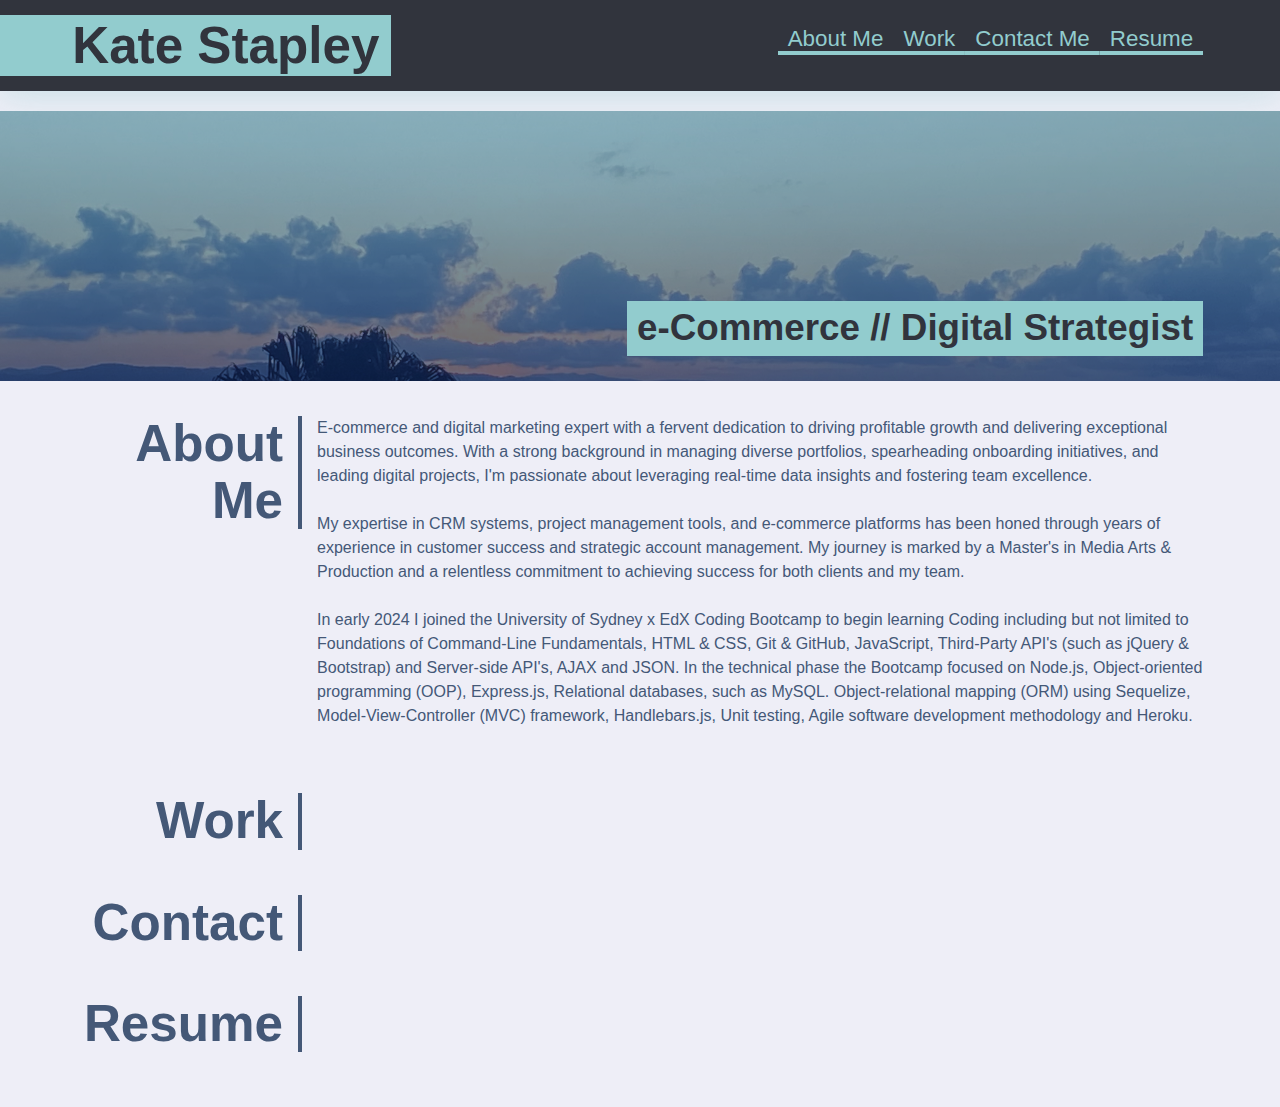
==== index.html @ 9e9591bd "top nav, header and hero image added. About me started." ====
<!DOCTYPE html>
<html lang="en">
<head>
    <meta charset="UTF-8">
    <meta name="viewport" content="width=device-width, initial-scale=1.0">
    <link rel="stylesheet" type="text/css" href="./Assets/style.css">
    <title>Kate Stapley Portfolio</title>
</head>

<body>
<!-- Header Content with nav -->
 <header>
    <h1>Kate Stapley</h1>
    <nav>
        <ul>
            <li> 
                <a href="#about">About Me</a>
            </li>
            <br></br>
            <li>
                 <a href="#work">Work</a>
                </li>
                <br></br>
            <li> 
                <a href="#contact">Contact Me</a>
            </li>
            <br></br>
            <li> 
                <a href="#resume">Resume</a>
            </li>
        </ul>
    </nav>
</header>

<main>
    <!-- Hero Banner with Image & Subtitle. Image is loaded to CSS as background -->
    <div class="hero-banner">
        <h2>e-Commerce // Digital Strategist</h2>
    </div>

    <!-- Section element for "page-wrapper" styling-->
        <!-- Section Elements for About Me, Work, Contact and Resume. ID for anchor tags -->
            <!-- Div elements with class "page-selection" for styling -->
    <section class="page-wrapper">

            <section id="about">
                <div class="page-section">
                    <h2 class="title-container">About Me</h2>
                        <p class="content-container">
                            E-commerce and digital marketing expert with a fervent dedication to driving profitable growth and delivering exceptional business outcomes. 
                            With a strong background in managing diverse portfolios, spearheading onboarding initiatives, and leading digital projects, I'm passionate about leveraging real-time data insights and fostering team excellence.
                        <br>
                        </br>
                            My expertise in CRM systems, project management tools, and e-commerce platforms has been honed through years of experience in customer success and strategic account management. 
                            My journey is marked by a Master's in Media Arts & Production and a relentless commitment to achieving success for both clients and my team. 
                        <br>
                        </br>
                            In early 2024 I joined the University of Sydney x EdX Coding Bootcamp to begin learning Coding including but not limited to Foundations of Command-Line Fundamentals, HTML & CSS, Git & GitHub, JavaScript, Third-Party API's (such as jQuery & Bootstrap) and Server-side API's, AJAX and JSON.
                            In the technical phase the Bootcamp focused on Node.js, Object-oriented programming (OOP), Express.js, Relational databases, such as MySQL. Object-relational mapping (ORM) using Sequelize, Model-View-Controller (MVC) framework, Handlebars.js, Unit testing, Agile software development methodology and Heroku.
                        </p>
                </div>
            </section>

        <section id="work">
            <div class="page-section">
                <h2>Work</h2>

            </div>
        </section>

        <section id="contact">
            <div class="page-section">
                <h2>Contact</h2>

            </div>
        </section>

        <section id="resume">
            <div class="page-section">
                <h2>Resume</h2>

            </div>
        </section>
    </div>
    </section>

</main>

</body>

</html>
---- Assets/style.css ----
* {
  box-sizing: border-box;
}

/* brand color palette updated to personal style */
:root {
  --primary: rgba(68, 88, 119, 1);
  --secondary: rgba(146, 204, 206, 1);
  --tertiary: rgba(49, 52, 61, 1);
  --dark: rgba(28, 29, 33, 1);
  --light: rgba(238, 238, 247, 1);
}

body {
  margin: 0;
  padding: 0;
  font-family: 'Trebuchet MS', 'Lucida Sans Unicode', 'Lucida Grande', 'Lucida Sans', Arial, sans-serif;
  color: var(--primary);
  background-color: var(--light);
  line-height: 1.5;
}

h1,
h2,
h3,
h4,
h5,
h6 {
  margin: 0;
}

p {
  margin: 0;
}

header {
  padding: 15px 6% 15px 0;
  display: flex;
  flex-direction: row;
  justify-content: space-between;
  flex-wrap: wrap;
  align-items: center;
  background-color: var(--tertiary);
  box-shadow: 0 5px 35px rgba(146, 204, 206, 0.4);
}

header h1 {
  color: var(--tertiary);
  background-color: var(--secondary);
  padding: 5px 1% 5px 6%;
  margin: 0;
  font-size: 4vw;
  line-height: 1;
}

nav {
  display: flex;
  flex-direction: row;
  flex-wrap: wrap;
}
/* fixed to ensure items are rows not columns. Was not sitting correctly initially */
nav ul {
  display: flex;
  flex-direction: row;
  padding: 0;
  margin: 0;
}

nav li {
  list-style-type: none; /* Removed bullet points */
}

nav a {
  text-decoration: none;
  padding: 5px 10px;
  color: var(--secondary);
  margin-right: 20px; /* Adjusted margin for more space between items in nav */
  background-image: linear-gradient(270deg, var(--secondary) 0%, var(--secondary) 100%);
  background-repeat: no-repeat;
  background-size: 100% 0.2em;
  background-position: bottom;
  transition: all 0.25s ease-in;
  font-size: 1.4rem;
}

nav a:hover {
  background-size: 100% 100%;
  color: var(--primary);
}

nav a:last-child {
  margin-right: 0;
}

main {
  margin-top: 20px;
  margin-bottom: 45px;
}
/* added own image to banner */
.hero-banner {
  background: rgb(68, 88, 120);
  background-image: url("./Images/IMG_8864.jpeg"), linear-gradient(180deg, var(--secondary) 0%, var(--primary) 100%);
  background-size: cover;
  background-position: center;
  background-blend-mode: soft-light;
  min-height: 30vh;
  color: var(--light);
  padding: 2% 6%;
  display: flex;
  justify-content: flex-end;
  align-items: flex-end;
  text-align: right;
}

.hero-banner div {
  flex: 0 0 90%;
}

.hero-banner h2 {
  background-color: var(--secondary);
  color: var(--tertiary);
  margin: 0;
  padding: 5px 10px;
  font-size: 2.3rem;
  line-height: 1.2;
  display: inline;
}

.page-wrapper {
  max-width: 88%;
  margin-left: auto;
  margin-right: auto;
}

/* switched to wrap and changed to flex start to adjust alignment of paragraph within the divs */
.page-section {
  margin: 25px 0;
  padding: 10px 0;
  display: flex;
  flex-direction: row;
  flex-wrap: nowrap;
  align-items: flex-start;
  justify-content: flex-start;
}

.page-section > h2 {
  flex: 0 0 20%;
  text-align: right;
  padding-right: 15px;
  border-right: 4px solid var(--primary);
  font-size: 4vw;
  line-height: 1.1;
}

.title-container {
  flex: 0 0 20%;
  text-align: right;
  padding-right: 15px;
  border-right: 4px solid var(--primary);
  font-size: 4vw;
  line-height: 1.1;
}

.content-container {
  flex: 1; /* Added for paragraph styling. Allows the content container to take the remaining space */
  padding-left: 15px; /* Added padding to create space between the about border and paragraph text */
}

.page-section > div {
  flex: 0 0 77%;
}

.page-section p {
  margin-bottom: 20px;
}

.flex-container {
  display: flex;
  flex-wrap: wrap;
  justify-content: center;
}

.flex-item {
  border: 5px solid var(--secondary);
  background-color: var(--primary);
  color: var(--tertiary);
  min-height: 150px;
  max-height: 150px;
  flex-basis: calc(50% - 1em);
  display: flex;
  align-items: flex-end;
  padding: 0 0 20px 0;
  margin: 0.5em;
  text-decoration: none;
  background-blend-mode: soft-light;
  background-size: 150%;
  transition: all 0.5s;
  font-size: 0.9rem;
}

/* feature first portfolio item */
.flex-item:first-child {
    min-height: 400px;
    flex-basis: 100%;
}

.flex-item:hover {
  background-color: rgba(0, 0, 0, 0.3);
}

.flex-item div {
  background-color: var(--secondary);
  padding: 8px 10px;
}

.flex-item h3 {
  font-size: 1.6rem;
}

.contact address {
  display: flex;
  flex-wrap: wrap;
  justify-content: space-around;
  align-items: center;
  height: 100%;
}

.contact address a {
  color: var(--tertiary);
  padding: 5px;
  text-decoration: none;
  font-size: 1.3rem;
  font-style: normal;
  background-image: linear-gradient(270deg, var(--primary) 0%, var(--primary) 100%);
  background-repeat: no-repeat;
  background-size: 100% 0.2em;
  background-position: bottom;
  transition: all 0.25s ease-in;
  margin: 0 0.2rem 0.1rem;
  display: inline-block;
}

.contact address a:hover {
  background-size: 100% 88%;
  color: var(--secondary);
}

/* portfolio project images */
/* TODO: Add portfolio project images here*/

/* media queries */

/* TODO: add media query for a max-width of 980px */

/* TODO: add media query for a max-width of 768px */
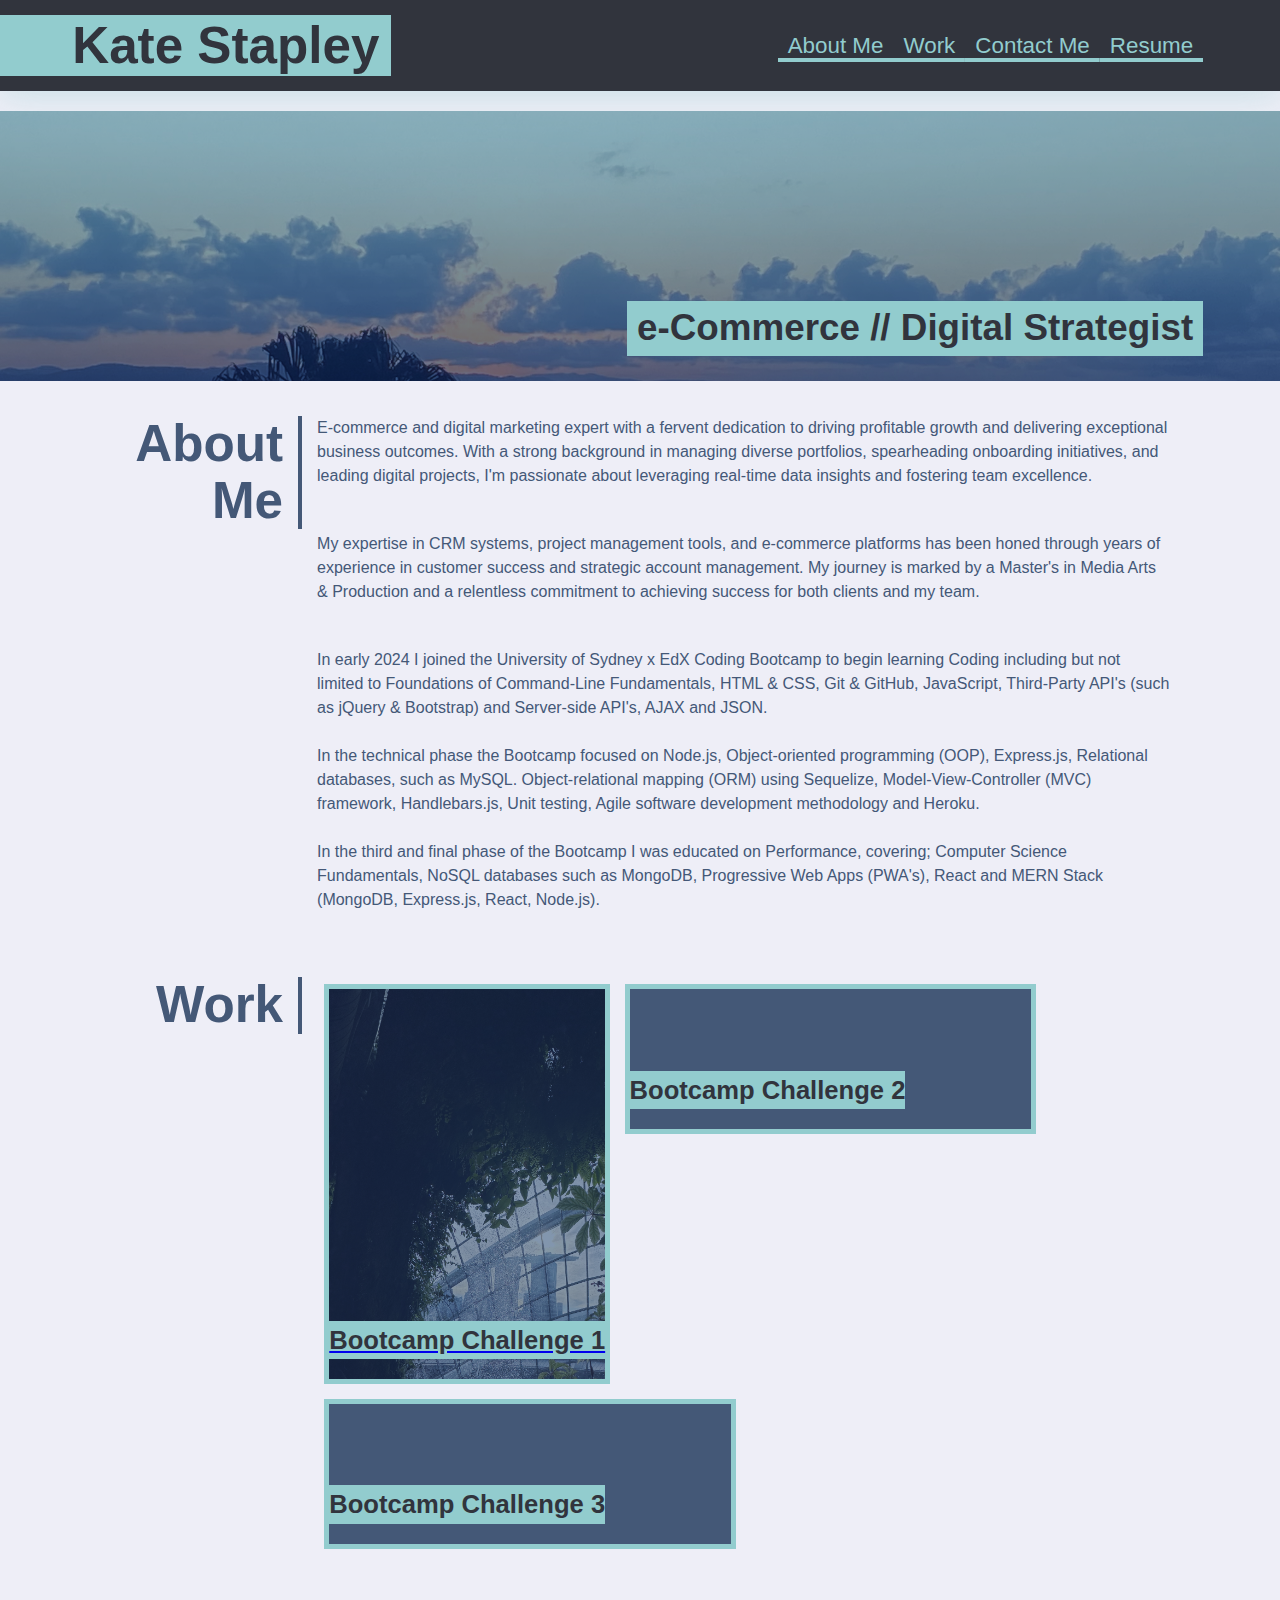
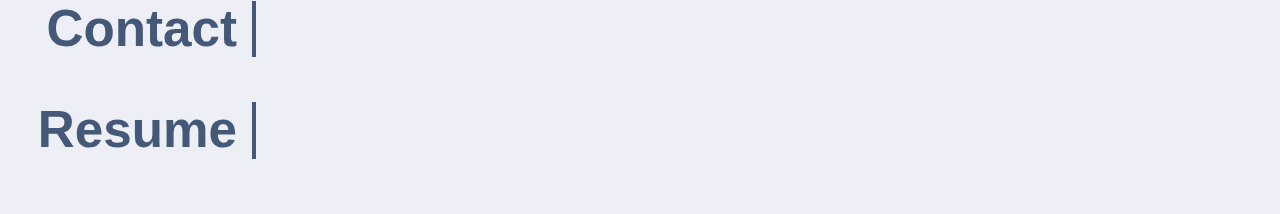
==== commit 21691375: "added placeholder images to work section" ====
--- a/index.html
+++ b/index.html
@@ -16,15 +16,15 @@
             <li> 
                 <a href="#about">About Me</a>
             </li>
-            <br></br>
+            <br>
             <li>
                  <a href="#work">Work</a>
-                </li>
-                <br></br>
+            </li>
+            <br>
             <li> 
                 <a href="#contact">Contact Me</a>
             </li>
-            <br></br>
+            <br>
             <li> 
                 <a href="#resume">Resume</a>
             </li>
@@ -43,49 +43,67 @@
             <!-- Div elements with class "page-selection" for styling -->
     <section class="page-wrapper">
 
-            <section id="about">
-                <div class="page-section">
-                    <h2 class="title-container">About Me</h2>
-                        <p class="content-container">
-                            E-commerce and digital marketing expert with a fervent dedication to driving profitable growth and delivering exceptional business outcomes. 
-                            With a strong background in managing diverse portfolios, spearheading onboarding initiatives, and leading digital projects, I'm passionate about leveraging real-time data insights and fostering team excellence.
-                        <br>
-                        </br>
-                            My expertise in CRM systems, project management tools, and e-commerce platforms has been honed through years of experience in customer success and strategic account management. 
-                            My journey is marked by a Master's in Media Arts & Production and a relentless commitment to achieving success for both clients and my team. 
-                        <br>
-                        </br>
-                            In early 2024 I joined the University of Sydney x EdX Coding Bootcamp to begin learning Coding including but not limited to Foundations of Command-Line Fundamentals, HTML & CSS, Git & GitHub, JavaScript, Third-Party API's (such as jQuery & Bootstrap) and Server-side API's, AJAX and JSON.
-                            In the technical phase the Bootcamp focused on Node.js, Object-oriented programming (OOP), Express.js, Relational databases, such as MySQL. Object-relational mapping (ORM) using Sequelize, Model-View-Controller (MVC) framework, Handlebars.js, Unit testing, Agile software development methodology and Heroku.
-                        </p>
+        <section id="about">
+            <div class="page-section">
+                <h2 class="title-container">About Me</h2>
+                <div class="content-container">
+                    <p>
+                        E-commerce and digital marketing expert with a fervent dedication to driving profitable growth and delivering exceptional business outcomes. 
+                        With a strong background in managing diverse portfolios, spearheading onboarding initiatives, and leading digital projects, I'm passionate about leveraging real-time data insights and fostering team excellence.
+                    </p>
+                    <br>
+                    <p>
+                        My expertise in CRM systems, project management tools, and e-commerce platforms has been honed through years of experience in customer success and strategic account management. 
+                        My journey is marked by a Master's in Media Arts & Production and a relentless commitment to achieving success for both clients and my team. 
+                    </p>
+                    <br>
+                    <p>
+                        In early 2024 I joined the University of Sydney x EdX Coding Bootcamp to begin learning Coding including but not limited to Foundations of Command-Line Fundamentals, HTML & CSS, Git & GitHub, JavaScript, Third-Party API's (such as jQuery & Bootstrap) and Server-side API's, AJAX and JSON.
+                        <br></br>
+                        In the technical phase the Bootcamp focused on Node.js, Object-oriented programming (OOP), Express.js, Relational databases, such as MySQL. Object-relational mapping (ORM) using Sequelize, Model-View-Controller (MVC) framework, Handlebars.js, Unit testing, Agile software development methodology and Heroku.
+                        <br></br>
+                        In the third and final phase of the Bootcamp I was educated on Performance, covering; Computer Science Fundamentals, NoSQL databases such as MongoDB, Progressive Web Apps (PWA's), React and MERN Stack (MongoDB, Express.js, React, Node.js).
+                    </p>
                 </div>
-            </section>
+            </div>
+        </section>
 
-        <section id="work">
-            <div class="page-section">
-                <h2>Work</h2>
+        <section id="work" class="page-section">
+            <h2 class="title-container">Work</h2>
+            <div class="content-container flex-container">
+              <a href="https://katehansta17.github.io/module-one-challenge/" class="flex-item-link" target="_blank">
+                <div class="flex-item" id="bootcamp-challenge-one">
+                  <h3>Bootcamp Challenge 1</h3>
+                </div>
+              </a>
+              <div class="flex-item" id="bootcamp-challenge-two">
+                <h3>Bootcamp Challenge 2</h3>
+              </div>
+              <div class="flex-item" id="bootcamp-challenge-three">
+                <h3>Bootcamp Challenge 3</h3>
+              </div>
+            </div>
+          </section>
+
 
             </div>
         </section>
 
-        <section id="contact">
-            <div class="page-section">
-                <h2>Contact</h2>
-
+        <section id="contact" class="page-section">
+            <h2 class="title-container">Contact</h2>
+            <div class="content-container">
+                <!-- Contact details go here -->
             </div>
         </section>
 
-        <section id="resume">
-            <div class="page-section">
-                <h2>Resume</h2>
-
+        <section id="resume" class="page-section">
+            <h2 class="title-container">Resume</h2>
+            <div class="content-container">
+                <!-- Resume details go here -->
             </div>
         </section>
-    </div>
     </section>
-
 </main>
 
 </body>
-
 </html>--- a/Assets/style.css
+++ b/Assets/style.css
@@ -104,7 +104,7 @@
   background-position: center;
   background-blend-mode: soft-light;
   min-height: 30vh;
-  color: var(--light);
+  color: var (--light);
   padding: 2% 6%;
   display: flex;
   justify-content: flex-end;
@@ -177,7 +177,9 @@
 .flex-container {
   display: flex;
   flex-wrap: wrap;
-  justify-content: center;
+  justify-content: flex-start;
+  align-items: flex-start;
+  padding-left: 15px;
 }
 
 .flex-item {
@@ -198,6 +200,10 @@
   font-size: 0.9rem;
 }
 
+#bootcamp-challenge-one {
+  background-image:url(./Images/IMG_8067.JPG)
+}
+
 /* feature first portfolio item */
 .flex-item:first-child {
     min-height: 400px;
@@ -215,6 +221,7 @@
 
 .flex-item h3 {
   font-size: 1.6rem;
+  background-color: var(--secondary);
 }
 
 .contact address {
@@ -252,4 +259,4 @@
 
 /* TODO: add media query for a max-width of 980px */
 
-/* TODO: add media query for a max-width of 768px */
+/* TODO: add media query for a max-width of 768px */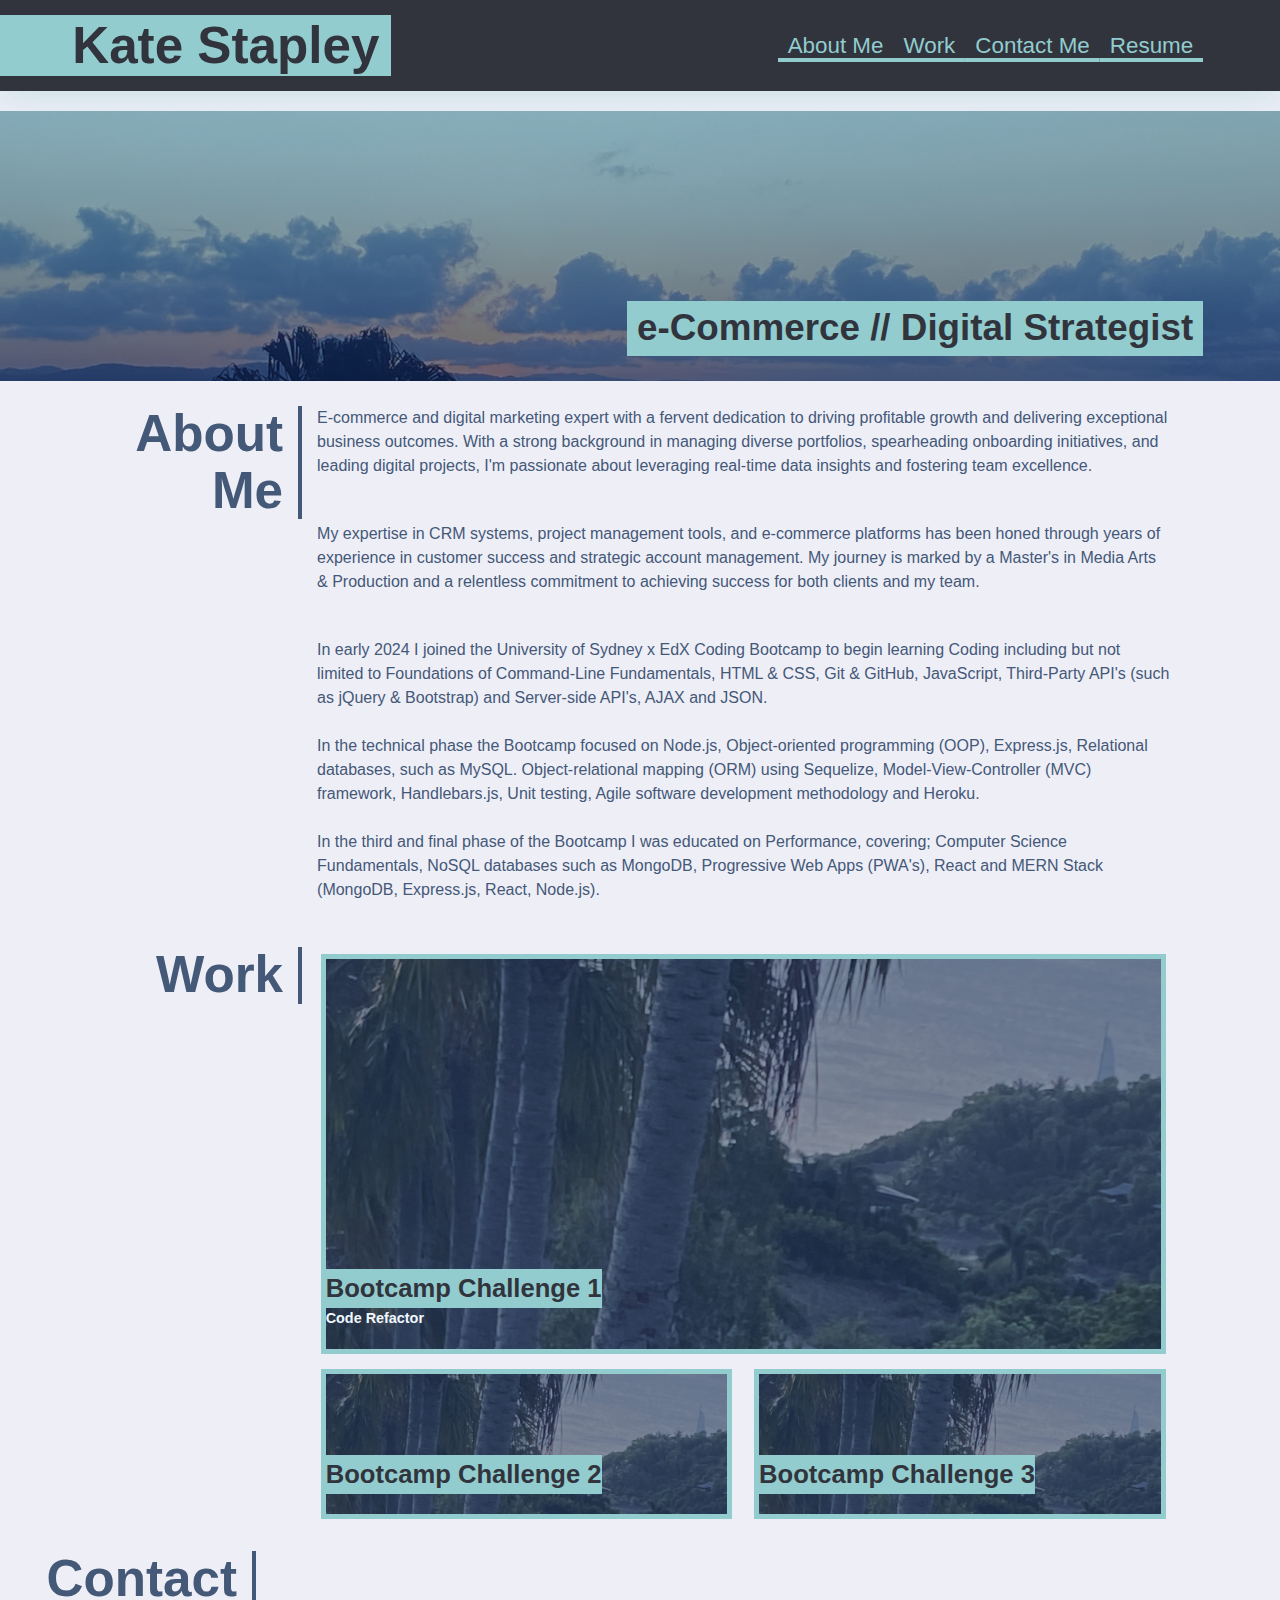
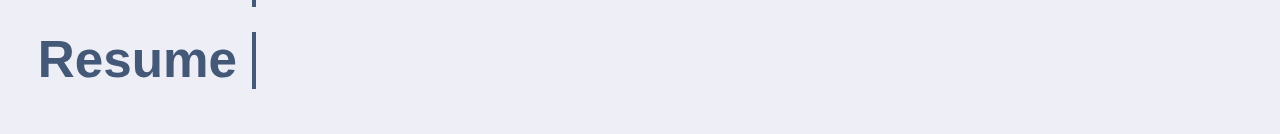
==== commit bf7e9131: "corrected styling of box 1, 2 and 3. Amended a heref tag and styling in line with brief." ====
--- a/index.html
+++ b/index.html
@@ -71,19 +71,20 @@
         <section id="work" class="page-section">
             <h2 class="title-container">Work</h2>
             <div class="content-container flex-container">
-              <a href="https://katehansta17.github.io/module-one-challenge/" class="flex-item-link" target="_blank">
                 <div class="flex-item" id="bootcamp-challenge-one">
-                  <h3>Bootcamp Challenge 1</h3>
+                    <a href="https://katehansta17.github.io/module-one-challenge/" class="flex-item-link" target="_blank">
+                        <h3>Bootcamp Challenge 1</h3>
+                        <h4>Code Refactor</h4>
+                    </a>
                 </div>
-              </a>
-              <div class="flex-item" id="bootcamp-challenge-two">
-                <h3>Bootcamp Challenge 2</h3>
-              </div>
-              <div class="flex-item" id="bootcamp-challenge-three">
-                <h3>Bootcamp Challenge 3</h3>
-              </div>
+                <div class="flex-item" id="bootcamp-challenge-two">
+                    <h3>Bootcamp Challenge 2</h3>
+                </div>
+                <div class="flex-item" id="bootcamp-challenge-three">
+                    <h3>Bootcamp Challenge 3</h3>
+                </div>
             </div>
-          </section>
+        </section>
 
 
             </div>
--- a/Assets/style.css
+++ b/Assets/style.css
@@ -135,7 +135,7 @@
 /* switched to wrap and changed to flex start to adjust alignment of paragraph within the divs */
 .page-section {
   margin: 25px 0;
-  padding: 10px 0;
+  /* padding: 10px 0; */
   display: flex;
   flex-direction: row;
   flex-wrap: nowrap;
@@ -178,7 +178,7 @@
   display: flex;
   flex-wrap: wrap;
   justify-content: flex-start;
-  align-items: flex-start;
+  align-items: flex-end;
   padding-left: 15px;
 }
 
@@ -188,11 +188,11 @@
   color: var(--tertiary);
   min-height: 150px;
   max-height: 150px;
-  flex-basis: calc(50% - 1em);
+  flex-basis: calc(50% - 1em); /* Adjusted to make half the width with space between them */
   display: flex;
   align-items: flex-end;
   padding: 0 0 20px 0;
-  margin: 0.5em;
+  margin: 0.5em 0.25em; /* Adjusted margin to create space between them */
   text-decoration: none;
   background-blend-mode: soft-light;
   background-size: 150%;
@@ -200,14 +200,14 @@
   font-size: 0.9rem;
 }
 
-#bootcamp-challenge-one {
-  background-image:url(./Images/IMG_8067.JPG)
-}
-
-/* feature first portfolio item */
+.flex-item-link {
+  text-decoration: none; /* Remove underline */
+  color: inherit; /* Inherit text color from parent */
+}
+
 .flex-item:first-child {
-    min-height: 400px;
-    flex-basis: 100%;
+  min-height: 400px;
+  flex-basis: 100%; /* Make Bootcamp Challenge 1 occupy full width */
 }
 
 .flex-item:hover {
@@ -222,6 +222,30 @@
 .flex-item h3 {
   font-size: 1.6rem;
   background-color: var(--secondary);
+}
+
+.flex-container {
+  display: flex;
+  flex-wrap: wrap;
+  justify-content: space-between; /* Adjusted to create space between items */
+  padding-left: 15px;
+}
+
+#bootcamp-challenge-one {
+  background-image: url(./Images/IMG_8859.jpeg);
+}
+
+#bootcamp-challenge-one h4 {
+  font-weight: 800;
+  color: aliceblue;
+}
+
+#bootcamp-challenge-two {
+  background-image: url(./Images/IMG_8859.jpeg);
+}
+
+#bootcamp-challenge-three {
+  background-image: url(./Images/IMG_8859.jpeg);
 }
 
 .contact address {
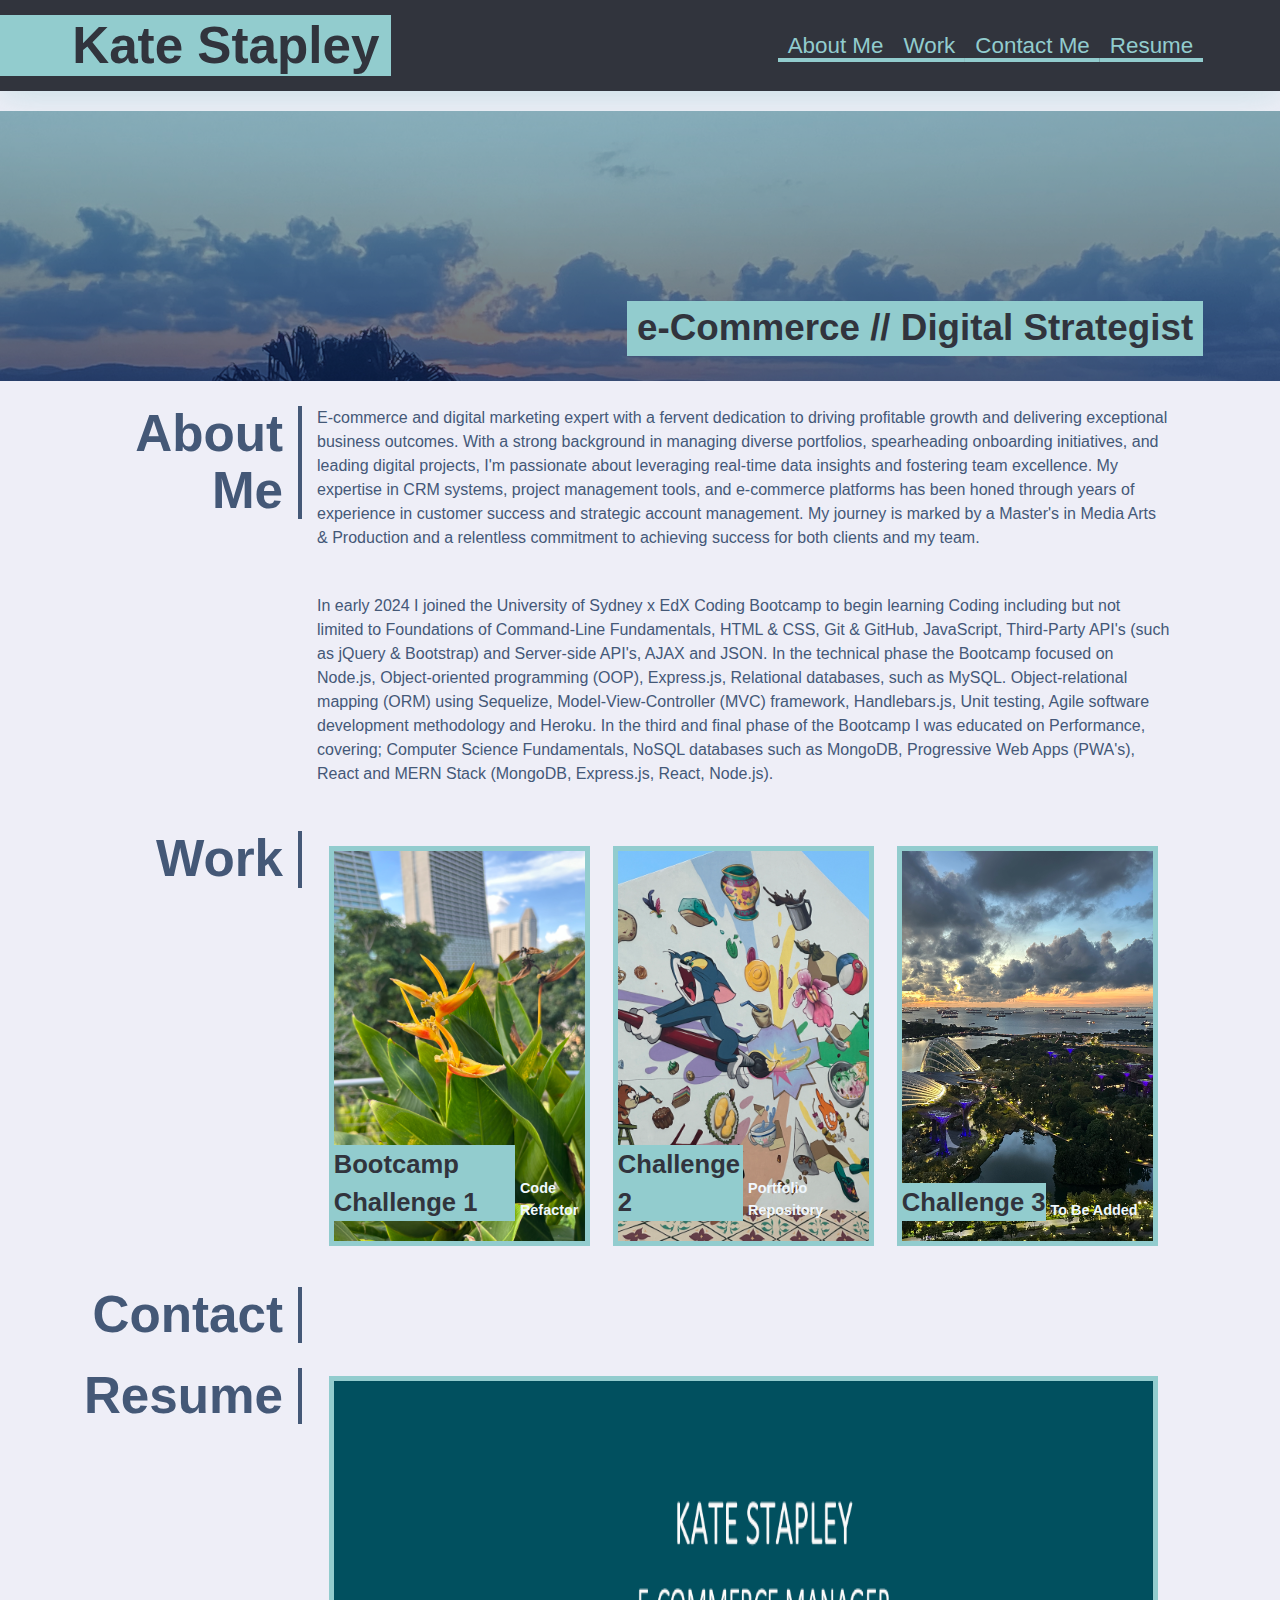
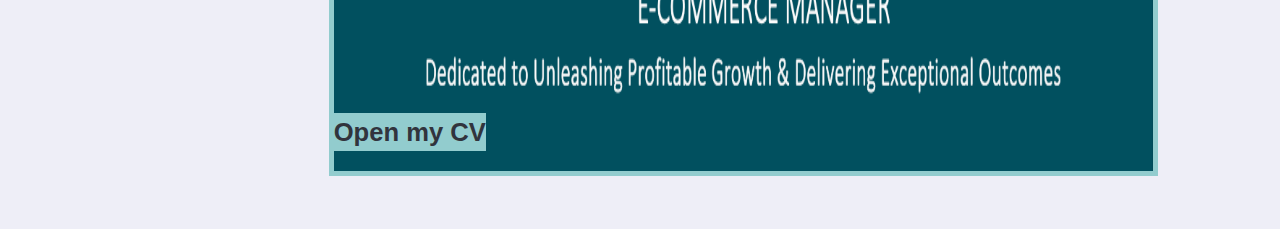
==== commit 9f394b9d: "added resume and adjusted work section. Still have bugs in media queries to be fixed." ====
--- a/index.html
+++ b/index.html
@@ -50,18 +50,15 @@
                     <p>
                         E-commerce and digital marketing expert with a fervent dedication to driving profitable growth and delivering exceptional business outcomes. 
                         With a strong background in managing diverse portfolios, spearheading onboarding initiatives, and leading digital projects, I'm passionate about leveraging real-time data insights and fostering team excellence.
-                    </p>
-                    <br>
-                    <p>
                         My expertise in CRM systems, project management tools, and e-commerce platforms has been honed through years of experience in customer success and strategic account management. 
                         My journey is marked by a Master's in Media Arts & Production and a relentless commitment to achieving success for both clients and my team. 
                     </p>
                     <br>
                     <p>
                         In early 2024 I joined the University of Sydney x EdX Coding Bootcamp to begin learning Coding including but not limited to Foundations of Command-Line Fundamentals, HTML & CSS, Git & GitHub, JavaScript, Third-Party API's (such as jQuery & Bootstrap) and Server-side API's, AJAX and JSON.
-                        <br></br>
+                        
                         In the technical phase the Bootcamp focused on Node.js, Object-oriented programming (OOP), Express.js, Relational databases, such as MySQL. Object-relational mapping (ORM) using Sequelize, Model-View-Controller (MVC) framework, Handlebars.js, Unit testing, Agile software development methodology and Heroku.
-                        <br></br>
+                        
                         In the third and final phase of the Bootcamp I was educated on Performance, covering; Computer Science Fundamentals, NoSQL databases such as MongoDB, Progressive Web Apps (PWA's), React and MERN Stack (MongoDB, Express.js, React, Node.js).
                     </p>
                 </div>
@@ -70,24 +67,38 @@
 
         <section id="work" class="page-section">
             <h2 class="title-container">Work</h2>
-            <div class="content-container flex-container">
-                <div class="flex-item" id="bootcamp-challenge-one">
-                    <a href="https://katehansta17.github.io/module-one-challenge/" class="flex-item-link" target="_blank">
-                        <h3>Bootcamp Challenge 1</h3>
-                        <h4>Code Refactor</h4>
+                <div class="content-container flex-container">
+
+                    <section class="card">
+                        <a href="https://katehansta17.github.io/module-one-challenge/" class="flex-item-link" target="_blank">
+                            <div class="flex-item" id="bootcamp-challenge-one">
+                                <h3>Bootcamp Challenge 1</h3>
+                                <h4>Code Refactor</h4>
+                                <img src="./Assets/Images/IMG_7974.JPG" alt="personal image of Kates">
+                            </div>
+                        </a>
+                    </section>
+
+                    <section class="card">
+                        <a href="https://github.com/KateHanSta17/challenge-2-project" class="flex-item-link" target="_blank">
+                            <div class="flex-item" id="bootcamp-challenge-two">
+                                <h3>Challenge 2</h3>
+                                <h4>Portfolio Repository</h4>
+                                <img src="./Assets/Images/IMG_8529.JPG" alt="personal image of Kates">
+                        </div>
                     </a>
+                    </section>
+
+                    <section class="card">
+                        <a href="https://github.com/KateHanSta17/challenge-2-project" class="flex-item-link" target="_blank">
+                            <div class="flex-item" id="bootcamp-challenge-three">
+                                <h3>Challenge 3</h3>
+                                <h4>To Be Added</h4>
+                                <img src="./Assets/Images/IMG_8231.JPG" alt="personal image of Kates">
+                            </div>
+                        </a>
+                    </section>
                 </div>
-                <div class="flex-item" id="bootcamp-challenge-two">
-                    <h3>Bootcamp Challenge 2</h3>
-                </div>
-                <div class="flex-item" id="bootcamp-challenge-three">
-                    <h3>Bootcamp Challenge 3</h3>
-                </div>
-            </div>
-        </section>
-
-
-            </div>
         </section>
 
         <section id="contact" class="page-section">
@@ -100,7 +111,14 @@
         <section id="resume" class="page-section">
             <h2 class="title-container">Resume</h2>
             <div class="content-container">
-                <!-- Resume details go here -->
+                <section class="card">
+                    <a href="./Assets/Images/KATE STAPLEY RESUME 3.5.23.pdf" class="flex-item-link" target="_blank">
+                        <div class="flex-item" id="resume">
+                            <h3>Open my CV</h3>
+                            <img src="./Assets/Images/Screenshot 2024-06-11 at 3.40.27 PM.png" alt="Kates Resume Header">
+                        </div>
+                    </a>
+                </section>
             </div>
         </section>
     </section>
--- a/Assets/style.css
+++ b/Assets/style.css
@@ -200,6 +200,25 @@
   font-size: 0.9rem;
 }
 
+.flex-item {
+  position: relative; /* Position the container relative to its normal position */
+}
+
+.flex-item img {
+  position: absolute; /* Position the image absolutely within the container */
+  top: 0; /* Position at the top of the container */
+  left: 0; /* Position at the left of the container */
+  width: 100%; /* Take the full width of the container */
+  height: 100%; /* Take the full height of the container */
+  object-fit: cover; /* Maintain aspect ratio while covering the container */
+}
+
+.flex-item h3,
+.flex-item h4 {
+  position: relative; /* Ensure headings are positioned relative to their container */
+  z-index: 1; /* Ensure headings are above the image */
+}
+
 .flex-item-link {
   text-decoration: none; /* Remove underline */
   color: inherit; /* Inherit text color from parent */
@@ -224,28 +243,50 @@
   background-color: var(--secondary);
 }
 
-.flex-container {
-  display: flex;
-  flex-wrap: wrap;
-  justify-content: space-between; /* Adjusted to create space between items */
-  padding-left: 15px;
-}
-
-#bootcamp-challenge-one {
-  background-image: url(./Images/IMG_8859.jpeg);
-}
-
 #bootcamp-challenge-one h4 {
   font-weight: 800;
   color: aliceblue;
+  padding-left: 5px;
+}
+
+.flex-container {
+  display: flex;
+  flex-wrap: wrap;
+  justify-content: center; /* Center items horizontally */
+  padding-left: 15px;
+}
+
+.card {
+  flex-basis: calc(33.33% - 1em); /* Adjusted to make one-third of the width with space between them */
+  margin: 0.5em; /* Adjusted margin to create space between them */
+}
+
+.card img {
+  width: 100%; /* Set the width of the image to 100% of its container */
+  height: 100%; /* Set the height of the image to 100% of its container */
+  object-fit: cover; /* Maintain aspect ratio while covering the container */
 }
 
 #bootcamp-challenge-two {
   background-image: url(./Images/IMG_8859.jpeg);
 }
 
+#bootcamp-challenge-two h4 {
+  font-weight: 800;
+  color: aliceblue;
+  padding-left: 5px;
+}
+
 #bootcamp-challenge-three {
   background-image: url(./Images/IMG_8859.jpeg);
+  background-size:cover
+}
+
+#bootcamp-challenge-three h4 {
+  font-weight: 800;
+  color: aliceblue;
+  padding-left: 5px;
+  align-self: flex-end;
 }
 
 .contact address {
@@ -276,11 +317,58 @@
   color: var(--secondary);
 }
 
-/* portfolio project images */
-/* TODO: Add portfolio project images here*/
+#resume {
+  position: relative; /* Position the container relative to its normal position */
+}
+
+#resume img {
+  position: absolute; /* Position the image absolutely within the container */
+  top: 0; /* Position at the top of the container */
+  left: 0; /* Position at the left of the container */
+  width: 100%; /* Take the full width of the container */
+  height: 100%; /* Take the full height of the container */
+  object-fit:inherit /* Maintain aspect ratio while covering the container */
+}
+
+#resume h3 {
+  position: relative; /* Ensure headings are positioned relative to their container */
+  z-index: 1; /* Ensure headings are above the image */
+}
+
+#resume-link {
+  text-decoration: none; /* Remove underline */
+  color: inherit; /* Inherit text color from parent */
+}
 
 /* media queries */
 
-/* TODO: add media query for a max-width of 980px */
-
-/* TODO: add media query for a max-width of 768px */+/* media query for a max-width of 980px */
+  @media screen and (max-width: 980px) {
+      /* Adjust header layout for smaller screens */
+   header {
+    flex-direction: column; /* Change flex direction to column for smaller screens */
+    align-items: center; /* Center align items when screen size is reduced */
+   }
+  h1 {
+    margin-bottom: 20px; /* Add spacing between h1 and nav to avoid crowding */
+      }
+  nav {
+    margin-top: 20px; /* Add spacing between h1 and nav to avoid crowding*/
+      }
+  nav ul {
+    margin: 0;
+    padding: 0;
+    display: flex;
+    flex-direction: column; /* Stack nav items into a column when screen size is reduced */
+    align-items: center; /* Center align nav items when screen size is reduced and nav items are stacked into a column*/
+      }
+  nav li {
+    margin-bottom: 8px; /* Add spacing between nav items to avoid crowding on smaller screens */
+      }
+}
+
+/* media query for a max-width of 768px */
+@media screen and (max-width: 768px) {
+
+
+}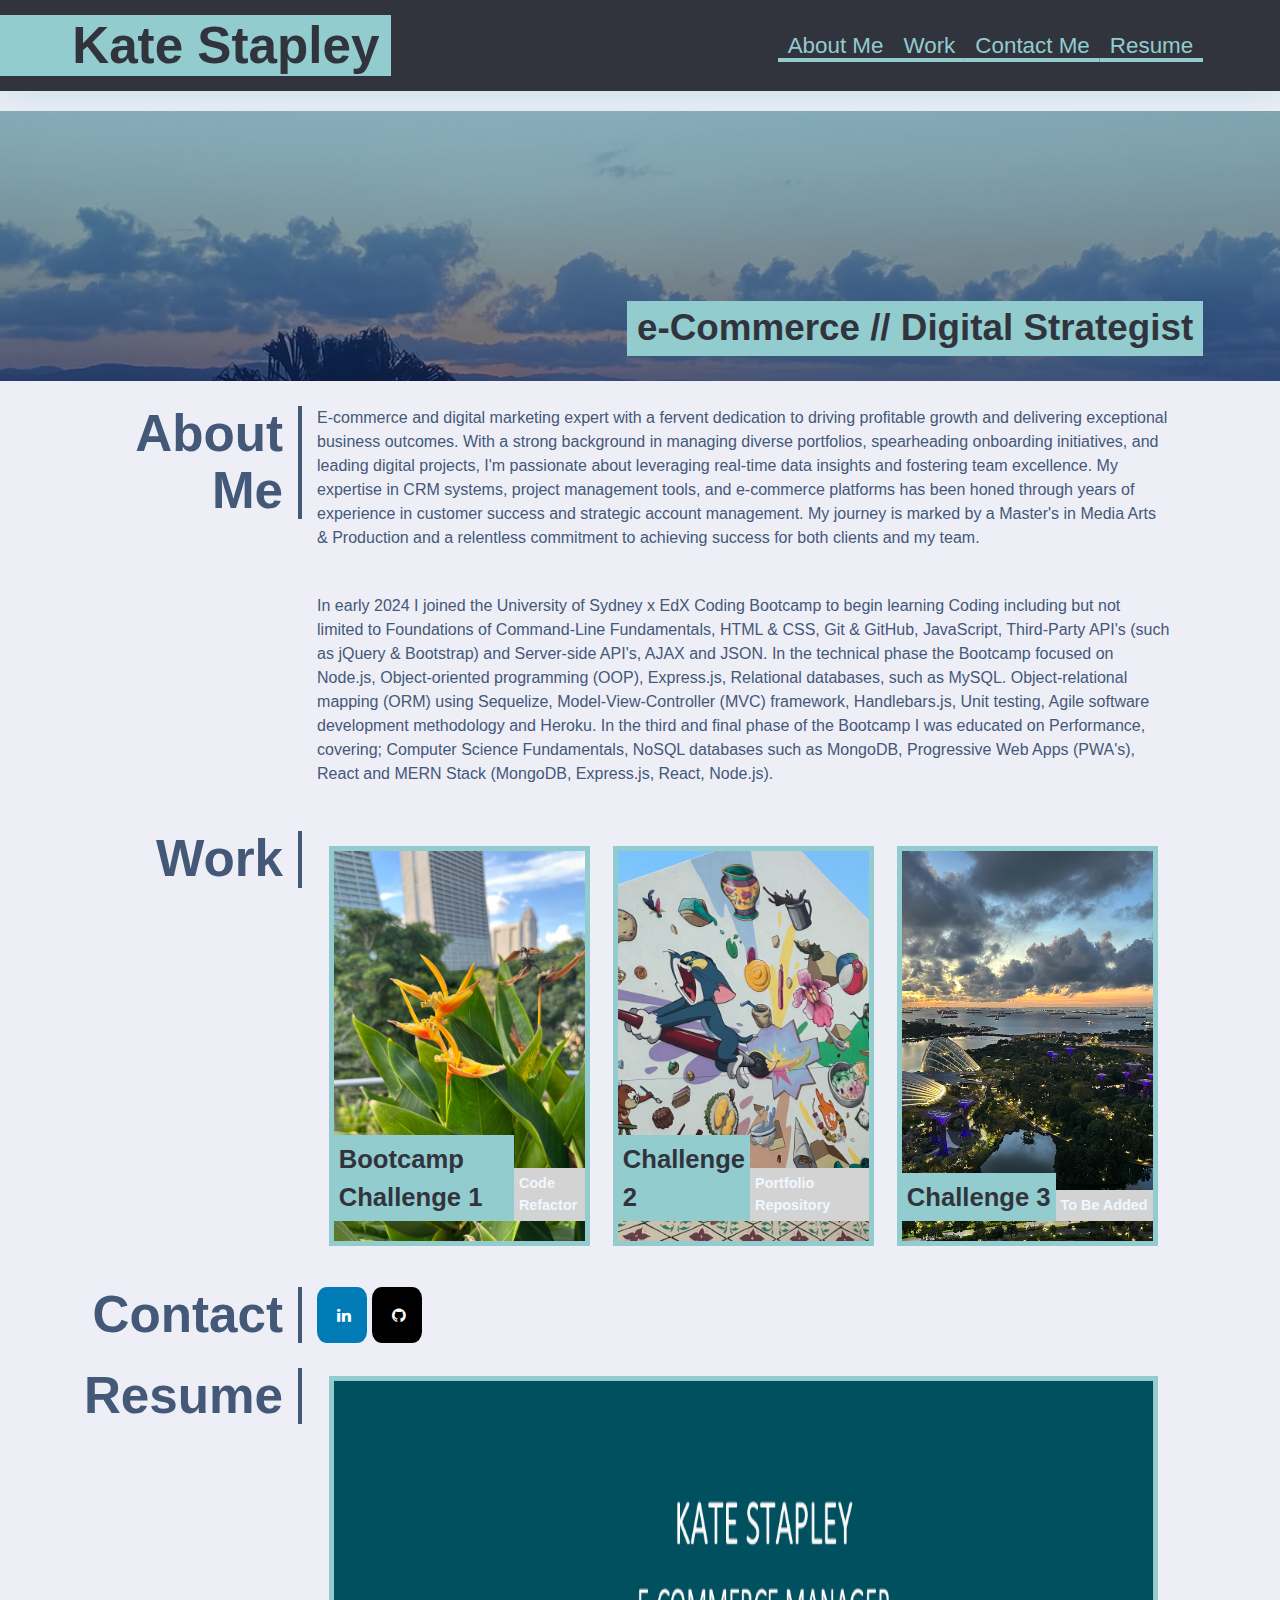
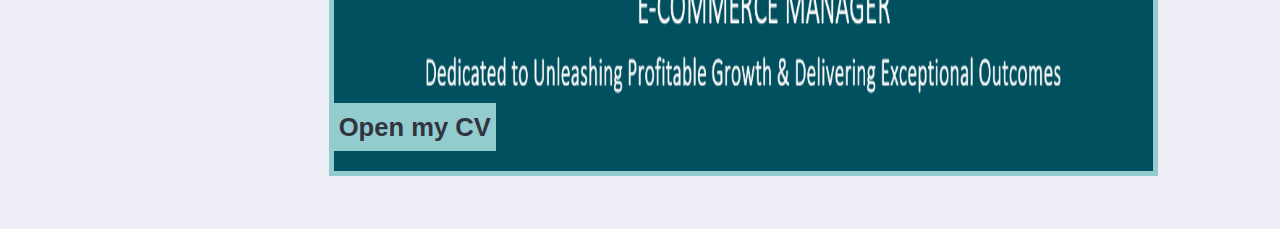
==== commit 35eb99a8: "added social links to contact" ====
--- a/index.html
+++ b/index.html
@@ -4,6 +4,8 @@
     <meta charset="UTF-8">
     <meta name="viewport" content="width=device-width, initial-scale=1.0">
     <link rel="stylesheet" type="text/css" href="./Assets/style.css">
+    <!-- Add icon library -->
+<link rel="stylesheet" href="https://cdnjs.cloudflare.com/ajax/libs/font-awesome/4.7.0/css/font-awesome.min.css">
     <title>Kate Stapley Portfolio</title>
 </head>
 
@@ -105,6 +107,8 @@
             <h2 class="title-container">Contact</h2>
             <div class="content-container">
                 <!-- Contact details go here -->
+                <a href="https://www.linkedin.com/in/katestapley-ecommerce/" class="fa fa-linkedin" target="_blank"></a>
+                <a href="https://github.com/KateHanSta17" class="fa fa-github" target="_blank"></a>
             </div>
         </section>
 
--- a/Assets/style.css
+++ b/Assets/style.css
@@ -217,6 +217,7 @@
 .flex-item h4 {
   position: relative; /* Ensure headings are positioned relative to their container */
   z-index: 1; /* Ensure headings are above the image */
+  padding: 5px;
 }
 
 .flex-item-link {
@@ -241,6 +242,11 @@
 .flex-item h3 {
   font-size: 1.6rem;
   background-color: var(--secondary);
+}
+
+.flex-item h4 {
+  background-color: lightgray;
+  position:inherit
 }
 
 #bootcamp-challenge-one h4 {
@@ -315,6 +321,35 @@
 .contact address a:hover {
   background-size: 100% 88%;
   color: var(--secondary);
+}
+
+/* Style all font awesome icons */
+.fa {
+  padding: 20px;
+  font-size: 30px;
+  width: 50px;
+  text-align: center;
+  text-decoration: none;
+  border-radius: 20%;
+}
+
+/* Add a hover effect if you want */
+.fa:hover {
+  opacity: 0.7;
+}
+
+/* Set a specific color for each brand */
+
+/* LinkedIn */
+.fa-linkedin {
+    background: #007bb5;
+    color: white;
+  }
+
+/* GitHub */
+.fa-github {
+  background: #000000;
+  color: white;
 }
 
 #resume {
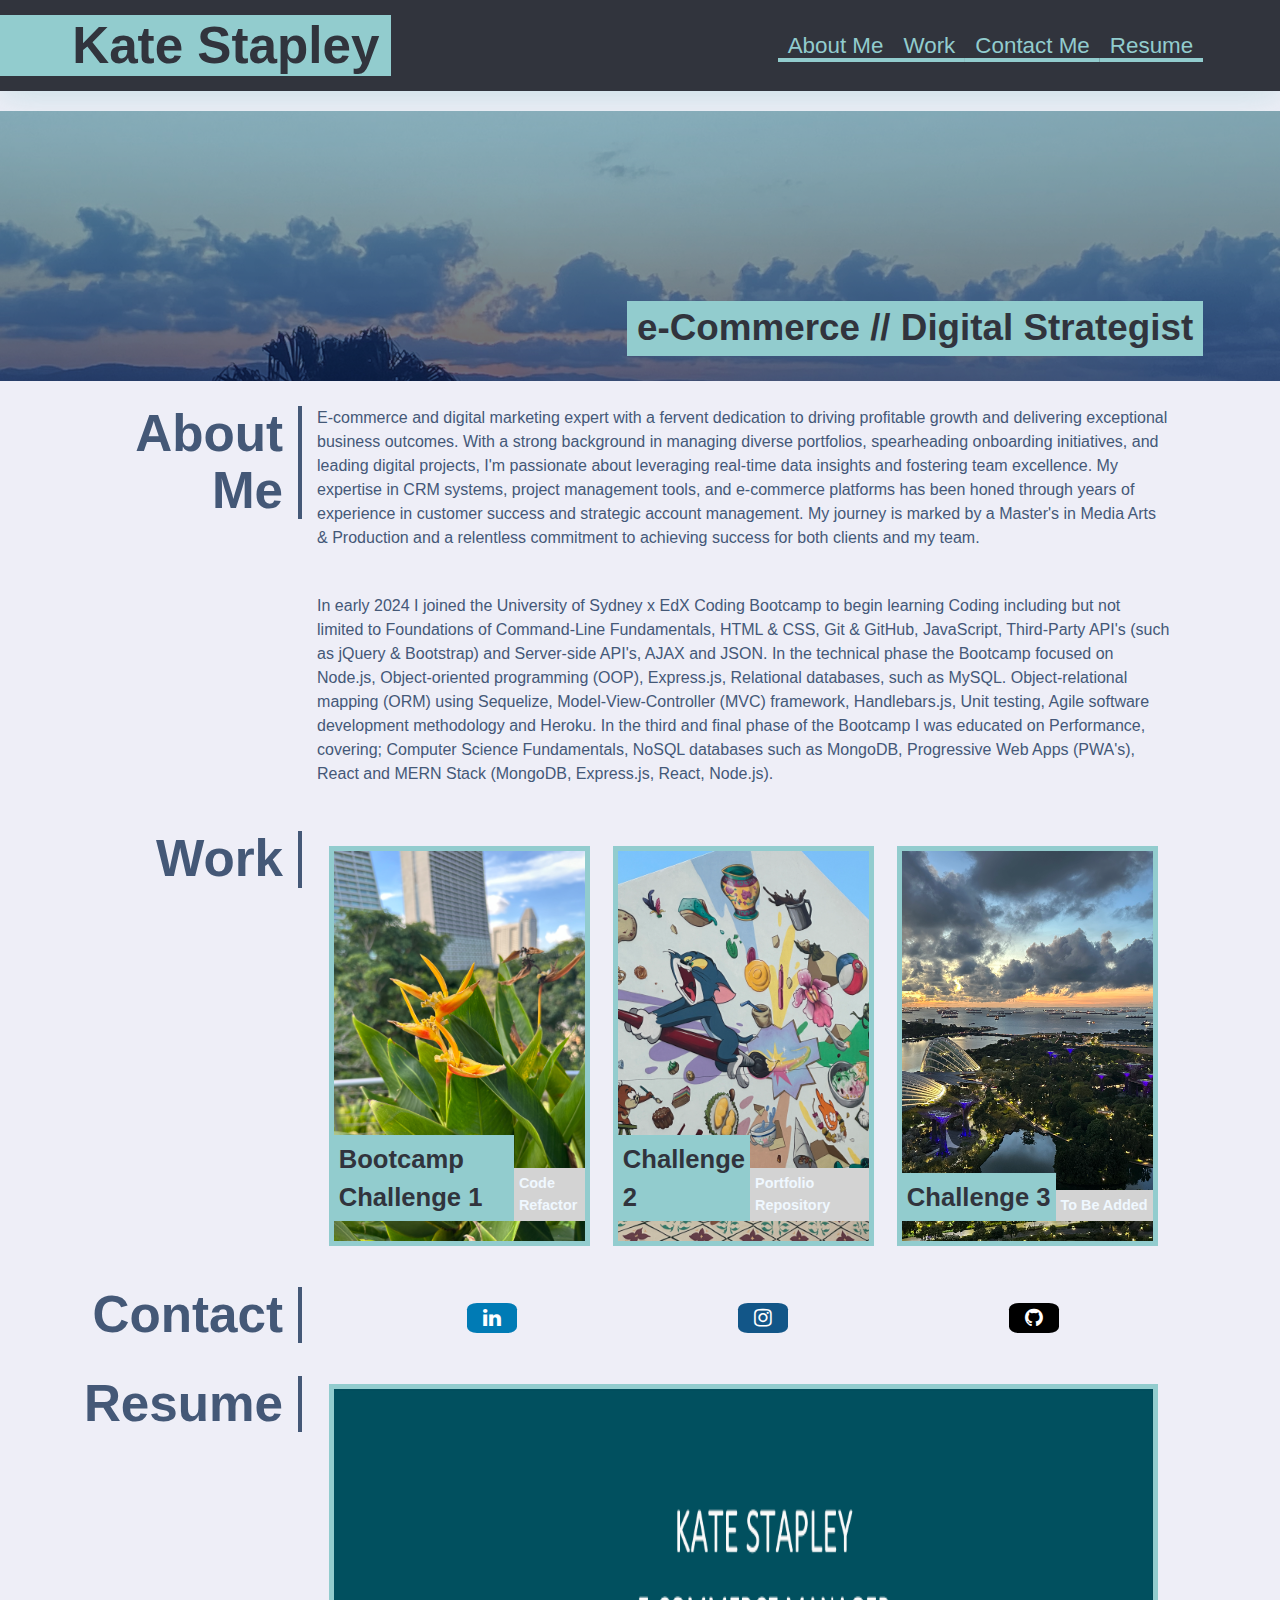
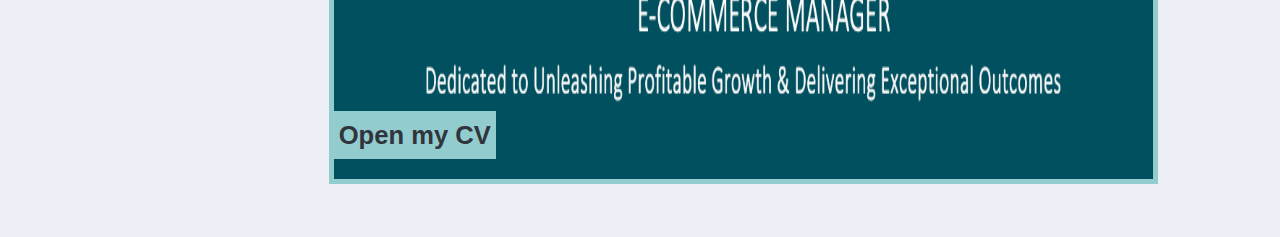
==== commit 0dad4b64: "social contact links updated" ====
--- a/index.html
+++ b/index.html
@@ -76,7 +76,7 @@
                             <div class="flex-item" id="bootcamp-challenge-one">
                                 <h3>Bootcamp Challenge 1</h3>
                                 <h4>Code Refactor</h4>
-                                <img src="./Assets/Images/IMG_7974.JPG" alt="personal image of Kates">
+                                <img src="./Assets/Images/IMG_7974.JPG" alt="Bootcamp Challenge One">
                             </div>
                         </a>
                     </section>
@@ -86,7 +86,7 @@
                             <div class="flex-item" id="bootcamp-challenge-two">
                                 <h3>Challenge 2</h3>
                                 <h4>Portfolio Repository</h4>
-                                <img src="./Assets/Images/IMG_8529.JPG" alt="personal image of Kates">
+                                <img src="./Assets/Images/IMG_8529.JPG" alt="Bootcamp Challenge Two">
                         </div>
                     </a>
                     </section>
@@ -96,7 +96,7 @@
                             <div class="flex-item" id="bootcamp-challenge-three">
                                 <h3>Challenge 3</h3>
                                 <h4>To Be Added</h4>
-                                <img src="./Assets/Images/IMG_8231.JPG" alt="personal image of Kates">
+                                <img src="./Assets/Images/IMG_8231.JPG" alt="Bootcamp Challenge Three">
                             </div>
                         </a>
                     </section>
@@ -107,8 +107,11 @@
             <h2 class="title-container">Contact</h2>
             <div class="content-container">
                 <!-- Contact details go here -->
-                <a href="https://www.linkedin.com/in/katestapley-ecommerce/" class="fa fa-linkedin" target="_blank"></a>
-                <a href="https://github.com/KateHanSta17" class="fa fa-github" target="_blank"></a>
+                 <ul class="contact-address">
+                     <li><a href="https://www.linkedin.com/in/katestapley-ecommerce/" class="fa fa-linkedin" target="_blank"></a></li>
+                     <li><a href="" class="fa fa-instagram"target="_blank"></a></li>
+                     <li><a href="https://github.com/KateHanSta17" class="fa fa-github" target="_blank"></a></li>
+                </ul>   
             </div>
         </section>
 
--- a/Assets/style.css
+++ b/Assets/style.css
@@ -295,24 +295,20 @@
   align-self: flex-end;
 }
 
-.contact address {
+.contact-address {
   display: flex;
   flex-wrap: wrap;
   justify-content: space-around;
   align-items: center;
   height: 100%;
-}
-
-.contact address a {
-  color: var(--tertiary);
+  list-style-type: none;
+}
+
+.contact-address a {
   padding: 5px;
   text-decoration: none;
   font-size: 1.3rem;
   font-style: normal;
-  background-image: linear-gradient(270deg, var(--primary) 0%, var(--primary) 100%);
-  background-repeat: no-repeat;
-  background-size: 100% 0.2em;
-  background-position: bottom;
   transition: all 0.25s ease-in;
   margin: 0 0.2rem 0.1rem;
   display: inline-block;
@@ -349,6 +345,12 @@
 /* GitHub */
 .fa-github {
   background: #000000;
+  color: white;
+}
+
+/* Instagram */
+.fa-instagram {
+  background: #125688;
   color: white;
 }
 
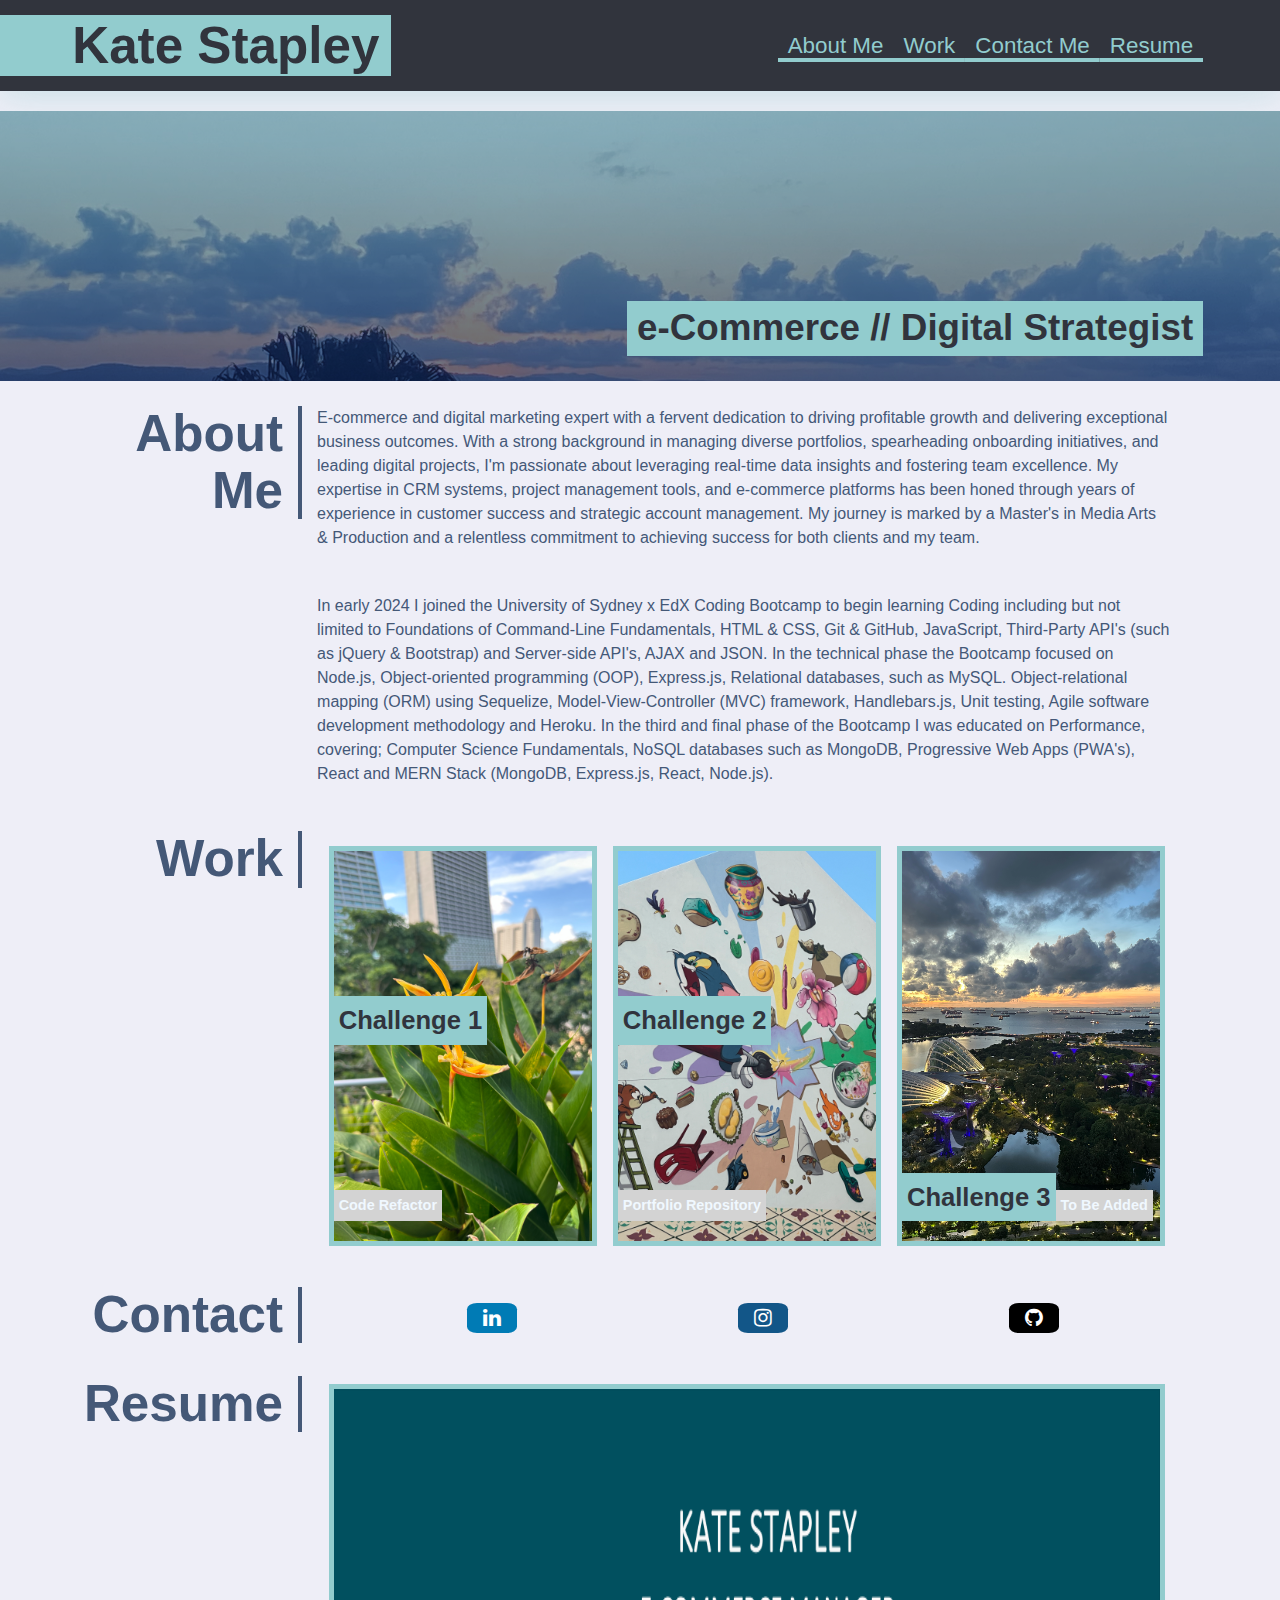
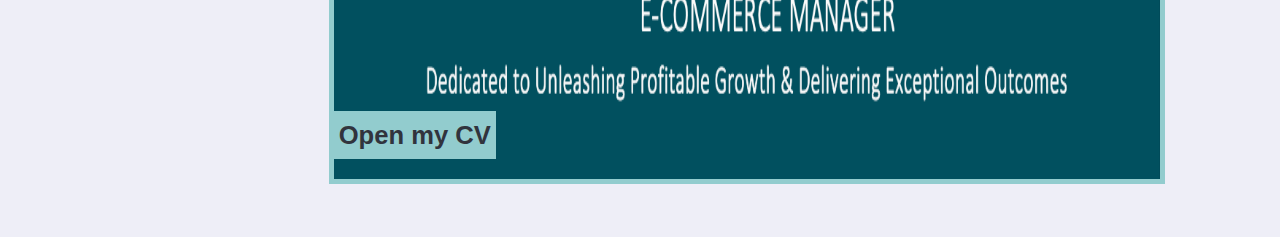
==== commit 5ca2aa1d: "media query bugs resolved and portfolio item styling corrected as best as possible" ====
--- a/index.html
+++ b/index.html
@@ -70,38 +70,37 @@
         <section id="work" class="page-section">
             <h2 class="title-container">Work</h2>
                 <div class="content-container flex-container">
+                        <section class="card" id="one">
+                            <a href="https://katehansta17.github.io/module-one-challenge/" class="flex-item-link" target="_blank">
+                                <div class="flex-item" id="bootcamp-challenge-one">
+                                    <h3>Challenge 1</h3>
+                                    <h4>Code Refactor</h4>
+                                    <img src="./Assets/Images/IMG_7974.JPG" alt="Bootcamp Challenge One">
+                                </div>
+                            </a>
+                        </section>
 
-                    <section class="card">
-                        <a href="https://katehansta17.github.io/module-one-challenge/" class="flex-item-link" target="_blank">
-                            <div class="flex-item" id="bootcamp-challenge-one">
-                                <h3>Bootcamp Challenge 1</h3>
-                                <h4>Code Refactor</h4>
-                                <img src="./Assets/Images/IMG_7974.JPG" alt="Bootcamp Challenge One">
-                            </div>
-                        </a>
-                    </section>
+                        <section class="card" id="two">
+                            <a href="https://github.com/KateHanSta17/challenge-2-project" class="flex-item-link" target="_blank">
+                                <div class="flex-item" id="bootcamp-challenge-two">
+                                    <h3>Challenge 2</h3>
+                                    <h4>Portfolio Repository</h4>
+                                    <img src="./Assets/Images/IMG_8529.JPG" alt="Bootcamp Challenge Two">
+                                </div>
+                            </a>
+                        </section>
 
-                    <section class="card">
-                        <a href="https://github.com/KateHanSta17/challenge-2-project" class="flex-item-link" target="_blank">
-                            <div class="flex-item" id="bootcamp-challenge-two">
-                                <h3>Challenge 2</h3>
-                                <h4>Portfolio Repository</h4>
-                                <img src="./Assets/Images/IMG_8529.JPG" alt="Bootcamp Challenge Two">
-                        </div>
-                    </a>
-                    </section>
-
-                    <section class="card">
-                        <a href="https://github.com/KateHanSta17/challenge-2-project" class="flex-item-link" target="_blank">
-                            <div class="flex-item" id="bootcamp-challenge-three">
-                                <h3>Challenge 3</h3>
-                                <h4>To Be Added</h4>
-                                <img src="./Assets/Images/IMG_8231.JPG" alt="Bootcamp Challenge Three">
-                            </div>
-                        </a>
-                    </section>
-                </div>
-        </section>
+                        <section class="card" id="three">
+                            <a href="https://github.com/KateHanSta17/challenge-2-project" class="flex-item-link" target="_blank">
+                                <div class="flex-item" id="bootcamp-challenge-three">
+                                    <h3>Challenge 3</h3>
+                                    <h4>To Be Added</h4>
+                                    <img src="./Assets/Images/IMG_8231.JPG" alt="Bootcamp Challenge Three">
+                                </div>
+                            </a>
+                        </section> <!--end card three-->
+                </div> <!-- end content container flex container -->
+        </section> <!--end #work page-section -->
 
         <section id="contact" class="page-section">
             <h2 class="title-container">Contact</h2>
--- a/Assets/style.css
+++ b/Assets/style.css
@@ -58,6 +58,7 @@
   flex-direction: row;
   flex-wrap: wrap;
 }
+
 /* fixed to ensure items are rows not columns. Was not sitting correctly initially */
 nav ul {
   display: flex;
@@ -96,6 +97,7 @@
   margin-top: 20px;
   margin-bottom: 45px;
 }
+
 /* added own image to banner */
 .hero-banner {
   background: rgb(68, 88, 120);
@@ -174,14 +176,17 @@
   margin-bottom: 20px;
 }
 
+/* Flex container settings */
 .flex-container {
   display: flex;
+  flex-direction: row;
   flex-wrap: wrap;
-  justify-content: flex-start;
-  align-items: flex-end;
+  justify-content: space-between;
+  align-items: center;
   padding-left: 15px;
 }
 
+/* General flex item settings */
 .flex-item {
   border: 5px solid var(--secondary);
   background-color: var(--primary);
@@ -190,6 +195,8 @@
   max-height: 150px;
   flex-basis: calc(50% - 1em); /* Adjusted to make half the width with space between them */
   display: flex;
+  flex-direction: row;
+  flex-wrap: wrap;
   align-items: flex-end;
   padding: 0 0 20px 0;
   margin: 0.5em 0.25em; /* Adjusted margin to create space between them */
@@ -198,12 +205,24 @@
   background-size: 150%;
   transition: all 0.5s;
   font-size: 0.9rem;
-}
-
-.flex-item {
   position: relative; /* Position the container relative to its normal position */
 }
 
+/* Specific adjustments for the first card */
+.flex-item:first-child {
+  flex: 0 1 100%;
+  /* flex-basis: 100%; /* Make Bootcamp Challenge 1 occupy full width */
+  order: -1; /* Ensure this card is displayed first */
+  min-height: 400px; /* Adjust the minimum height as needed */
+  min-width: 100%;
+}
+
+.flex-item:nth-child(2),
+.flex-item:nth-child(3) {
+  flex-basis: 50%; /* Make the remaining cards take the full width below the first card*/
+}
+
+/* Image within flex item settings */
 .flex-item img {
   position: absolute; /* Position the image absolutely within the container */
   top: 0; /* Position at the top of the container */
@@ -213,6 +232,7 @@
   object-fit: cover; /* Maintain aspect ratio while covering the container */
 }
 
+/* Headings within flex item settings */
 .flex-item h3,
 .flex-item h4 {
   position: relative; /* Ensure headings are positioned relative to their container */
@@ -220,33 +240,33 @@
   padding: 5px;
 }
 
+/* Remove underline from links */
 .flex-item-link {
   text-decoration: none; /* Remove underline */
   color: inherit; /* Inherit text color from parent */
 }
 
-.flex-item:first-child {
-  min-height: 400px;
-  flex-basis: 100%; /* Make Bootcamp Challenge 1 occupy full width */
-}
-
+/* Adjustments on hover */
 .flex-item:hover {
   background-color: rgba(0, 0, 0, 0.3);
 }
 
+/* Background and padding for nested div */
 .flex-item div {
   background-color: var(--secondary);
   padding: 8px 10px;
 }
 
+/* Specific settings for h3 */
 .flex-item h3 {
   font-size: 1.6rem;
   background-color: var(--secondary);
 }
 
+/* Specific settings for h4 */
 .flex-item h4 {
   background-color: lightgray;
-  position:inherit
+  position: inherit;
 }
 
 #bootcamp-challenge-one h4 {
@@ -255,39 +275,27 @@
   padding-left: 5px;
 }
 
-.flex-container {
-  display: flex;
-  flex-wrap: wrap;
-  justify-content: center; /* Center items horizontally */
-  padding-left: 15px;
-}
-
+/* General card settings */
 .card {
   flex-basis: calc(33.33% - 1em); /* Adjusted to make one-third of the width with space between them */
   margin: 0.5em; /* Adjusted margin to create space between them */
 }
 
+/* Image settings within card */
 .card img {
   width: 100%; /* Set the width of the image to 100% of its container */
   height: 100%; /* Set the height of the image to 100% of its container */
   object-fit: cover; /* Maintain aspect ratio while covering the container */
 }
 
-#bootcamp-challenge-two {
-  background-image: url(./Images/IMG_8859.jpeg);
-}
-
+/* Specific settings for bootcamp-challenge-two */
 #bootcamp-challenge-two h4 {
   font-weight: 800;
   color: aliceblue;
   padding-left: 5px;
 }
 
-#bootcamp-challenge-three {
-  background-image: url(./Images/IMG_8859.jpeg);
-  background-size:cover
-}
-
+/* Specific settings for bootcamp-challenge-three */
 #bootcamp-challenge-three h4 {
   font-weight: 800;
   color: aliceblue;
@@ -319,7 +327,7 @@
   color: var(--secondary);
 }
 
-/* Style all font awesome icons */
+/* Font awesome icons */
 .fa {
   padding: 20px;
   font-size: 30px;
@@ -329,18 +337,16 @@
   border-radius: 20%;
 }
 
-/* Add a hover effect if you want */
+/* Add a hover effect */
 .fa:hover {
   opacity: 0.7;
 }
 
-/* Set a specific color for each brand */
-
 /* LinkedIn */
 .fa-linkedin {
-    background: #007bb5;
-    color: white;
-  }
+  background: #007bb5;
+  color: white;
+}
 
 /* GitHub */
 .fa-github {
@@ -354,6 +360,7 @@
   color: white;
 }
 
+/* Resume section settings */
 #resume {
   position: relative; /* Position the container relative to its normal position */
 }
@@ -364,7 +371,7 @@
   left: 0; /* Position at the left of the container */
   width: 100%; /* Take the full width of the container */
   height: 100%; /* Take the full height of the container */
-  object-fit:inherit /* Maintain aspect ratio while covering the container */
+  object-fit: inherit; /* Maintain aspect ratio while covering the container */
 }
 
 #resume h3 {
@@ -379,33 +386,104 @@
 
 /* media queries */
 
-/* media query for a max-width of 980px */
-  @media screen and (max-width: 980px) {
-      /* Adjust header layout for smaller screens */
-   header {
+/* Media query for max-width of 988px */
+@media screen and (max-width: 988px) {
+  /* Adjust header layout for smaller screens */
+  header {
     flex-direction: column; /* Change flex direction to column for smaller screens */
     align-items: center; /* Center align items when screen size is reduced */
-   }
-  h1 {
+  }
+  header h1 {
     margin-bottom: 20px; /* Add spacing between h1 and nav to avoid crowding */
-      }
+  }
   nav {
-    margin-top: 20px; /* Add spacing between h1 and nav to avoid crowding*/
-      }
+    margin-top: 20px; /* Add spacing between h1 and nav to avoid crowding */
+  }
   nav ul {
     margin: 0;
     padding: 0;
     display: flex;
     flex-direction: column; /* Stack nav items into a column when screen size is reduced */
-    align-items: center; /* Center align nav items when screen size is reduced and nav items are stacked into a column*/
-      }
+    align-items: center; /* Center align nav items when screen size is reduced and nav items are stacked into a column */
+  }
   nav li {
     margin-bottom: 8px; /* Add spacing between nav items to avoid crowding on smaller screens */
-      }
-}
-
-/* media query for a max-width of 768px */
+  }
+
+  /* Adjust layout of work section */
+  .flex-container {
+    flex-direction: column;
+    align-items: center;
+  }
+
+  .card {
+    flex-basis: 100%; /* Make each card take the full width */
+    margin: 0.5em 0; /* Adjust margin to create space between cards */
+  }
+
+  .flex-item {
+    min-height: auto;
+    max-height: auto;
+    aspect-ratio: 1 / 1; /* Make the images square */
+  }
+
+  .flex-item:first-child {
+    order: -1; /* Bring the first card to the top */
+  }
+
+  .flex-item:nth-child(2),
+  .flex-item:nth-child(3) {
+    flex-basis: 50%; /* Make the remaining cards split the width */
+  }
+}
+
+/* Media query for max-width of 768px */
 @media screen and (max-width: 768px) {
-
-
+  /* Adjust header layout for smaller screens */
+  header {
+    flex-direction: column; /* Change flex direction to column for smaller screens */
+    align-items: center; /* Center align items when screen size is reduced */
+  }
+  header h1 {
+    margin-bottom: 20px; /* Add spacing between h1 and nav to avoid crowding */
+  }
+  nav {
+    margin-top: 20px; /* Add spacing between h1 and nav to avoid crowding */
+  }
+  nav ul {
+    margin: 0;
+    padding: 0;
+    display: flex;
+    flex-direction: column; /* Stack nav items into a column when screen size is reduced */
+    align-items: center; /* Center align nav items when screen size is reduced and nav items are stacked into a column */
+  }
+  nav li {
+    margin-bottom: 8px; /* Add spacing between nav items to avoid crowding on smaller screens */
+  }
+
+  /* Adjust layout of work section */
+  .flex-container {
+    flex-direction: column;
+    align-items: center;
+  }
+
+  .card {
+    flex-basis: 100%; /* Make each card take the full width */
+    margin: 0.5em 0; /* Adjust margin to create space between cards */
+  }
+
+  .flex-item {
+    min-height: auto;
+    max-height: auto;
+    aspect-ratio: 1 / 1; /* Make the images square */
+  }
+
+  .flex-item:first-child {
+    order: -1; /* Bring the first card to the top */
+  }
+
+  .flex-item:nth-child(2),
+  .flex-item:nth-child(3) {
+    flex-basis: 100%; /* Make the remaining cards take the full width */
+  }
 }